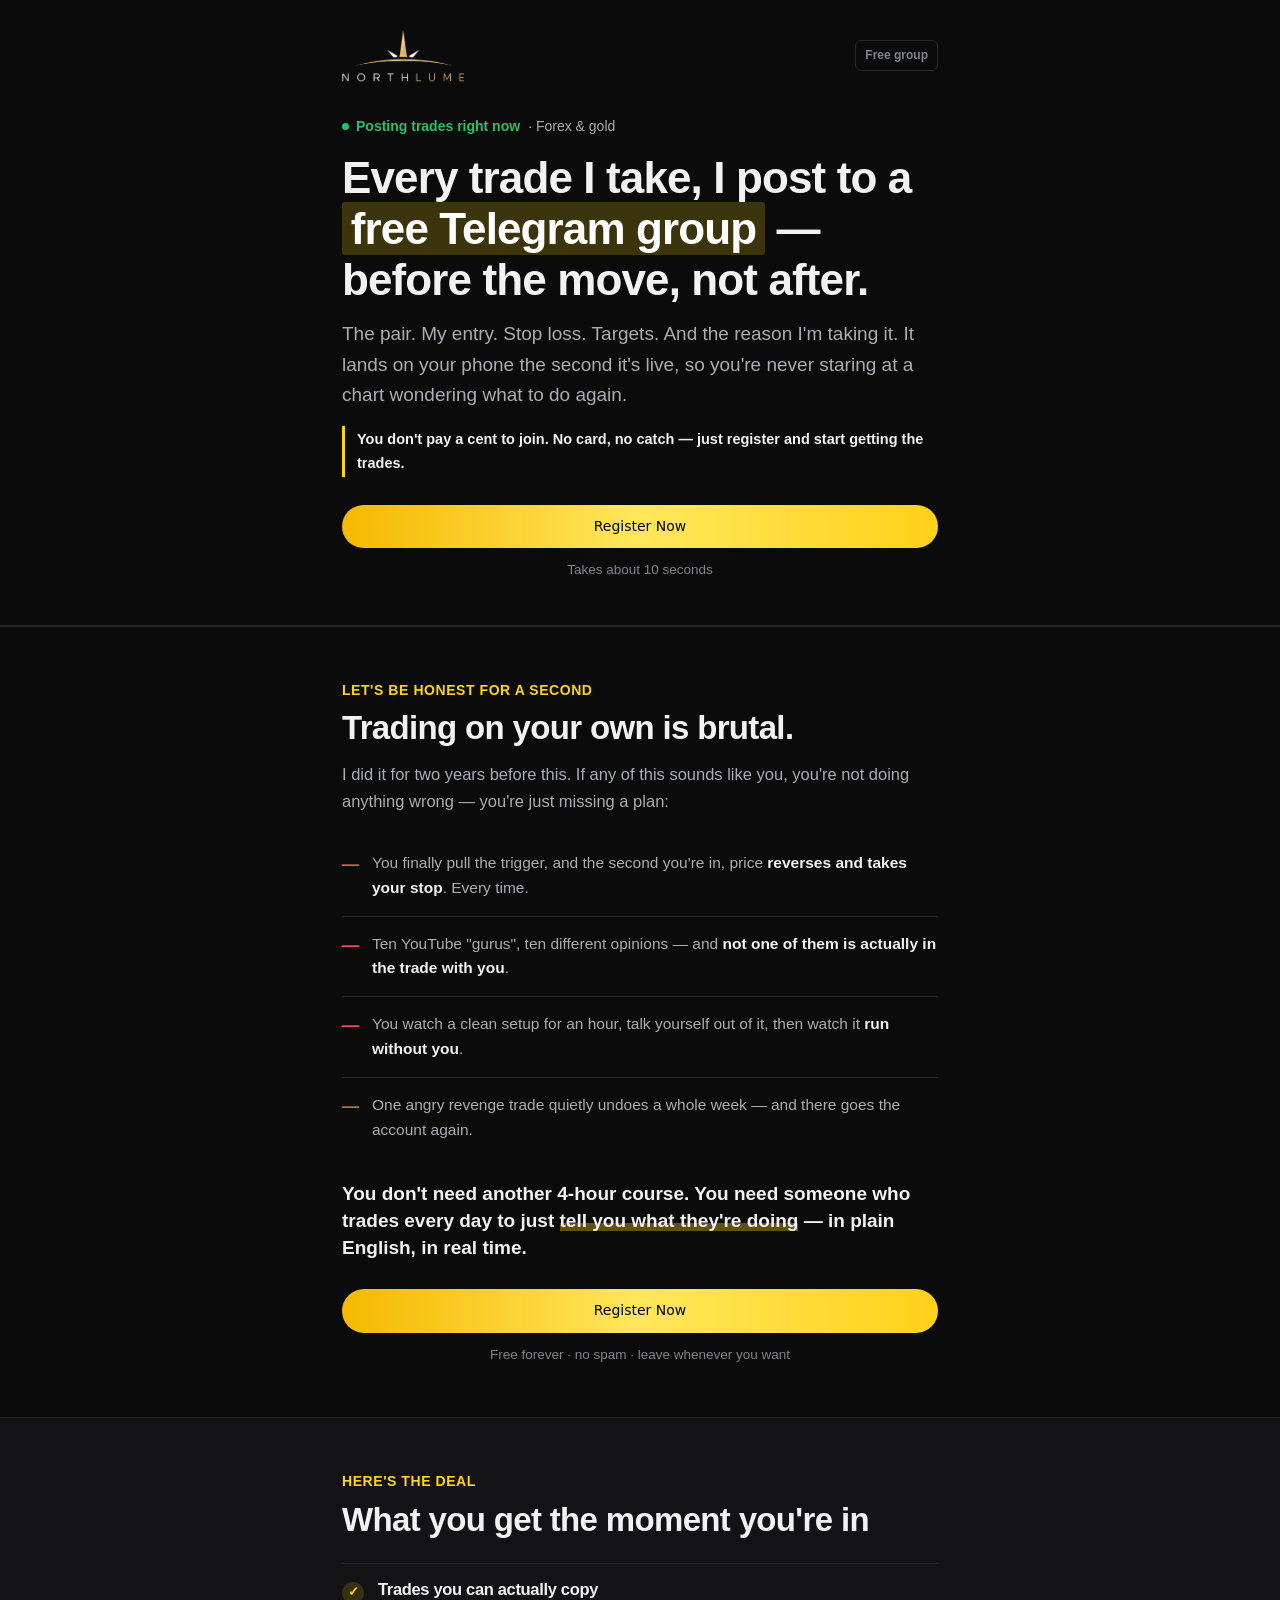
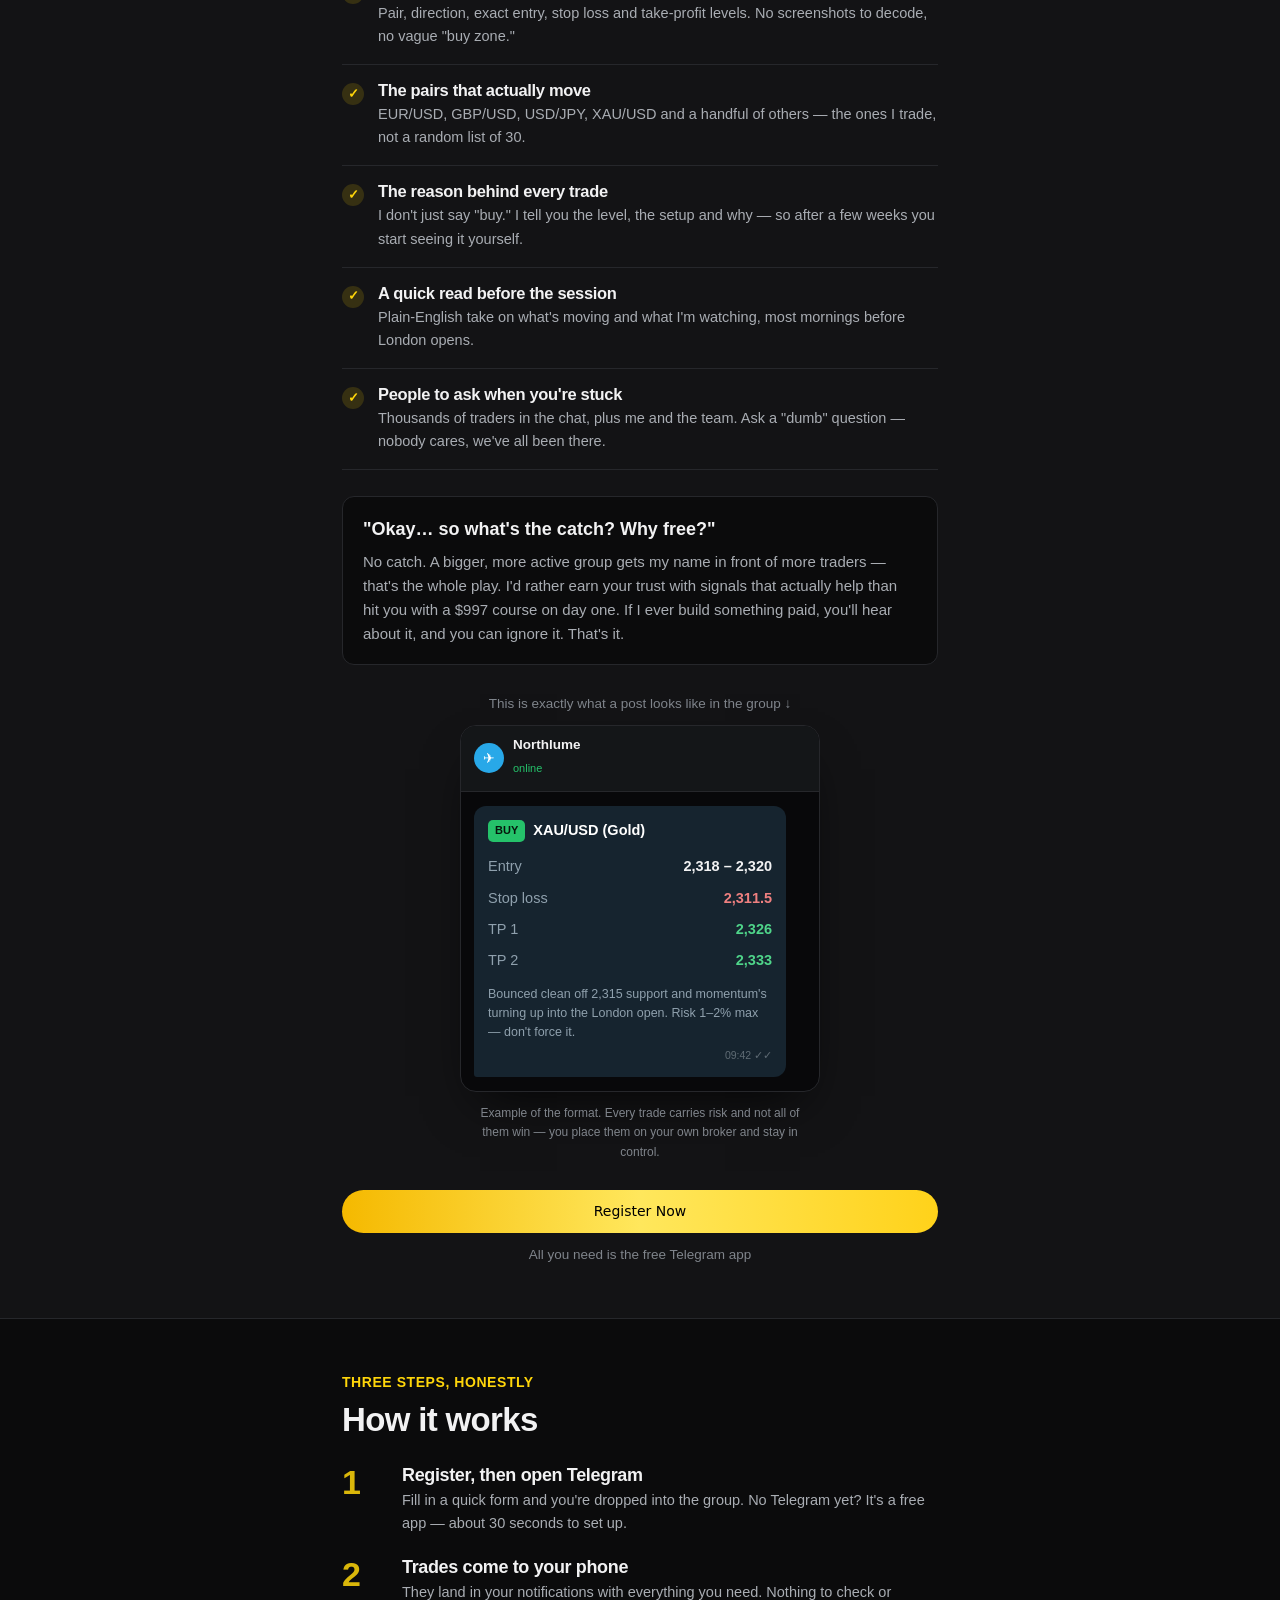
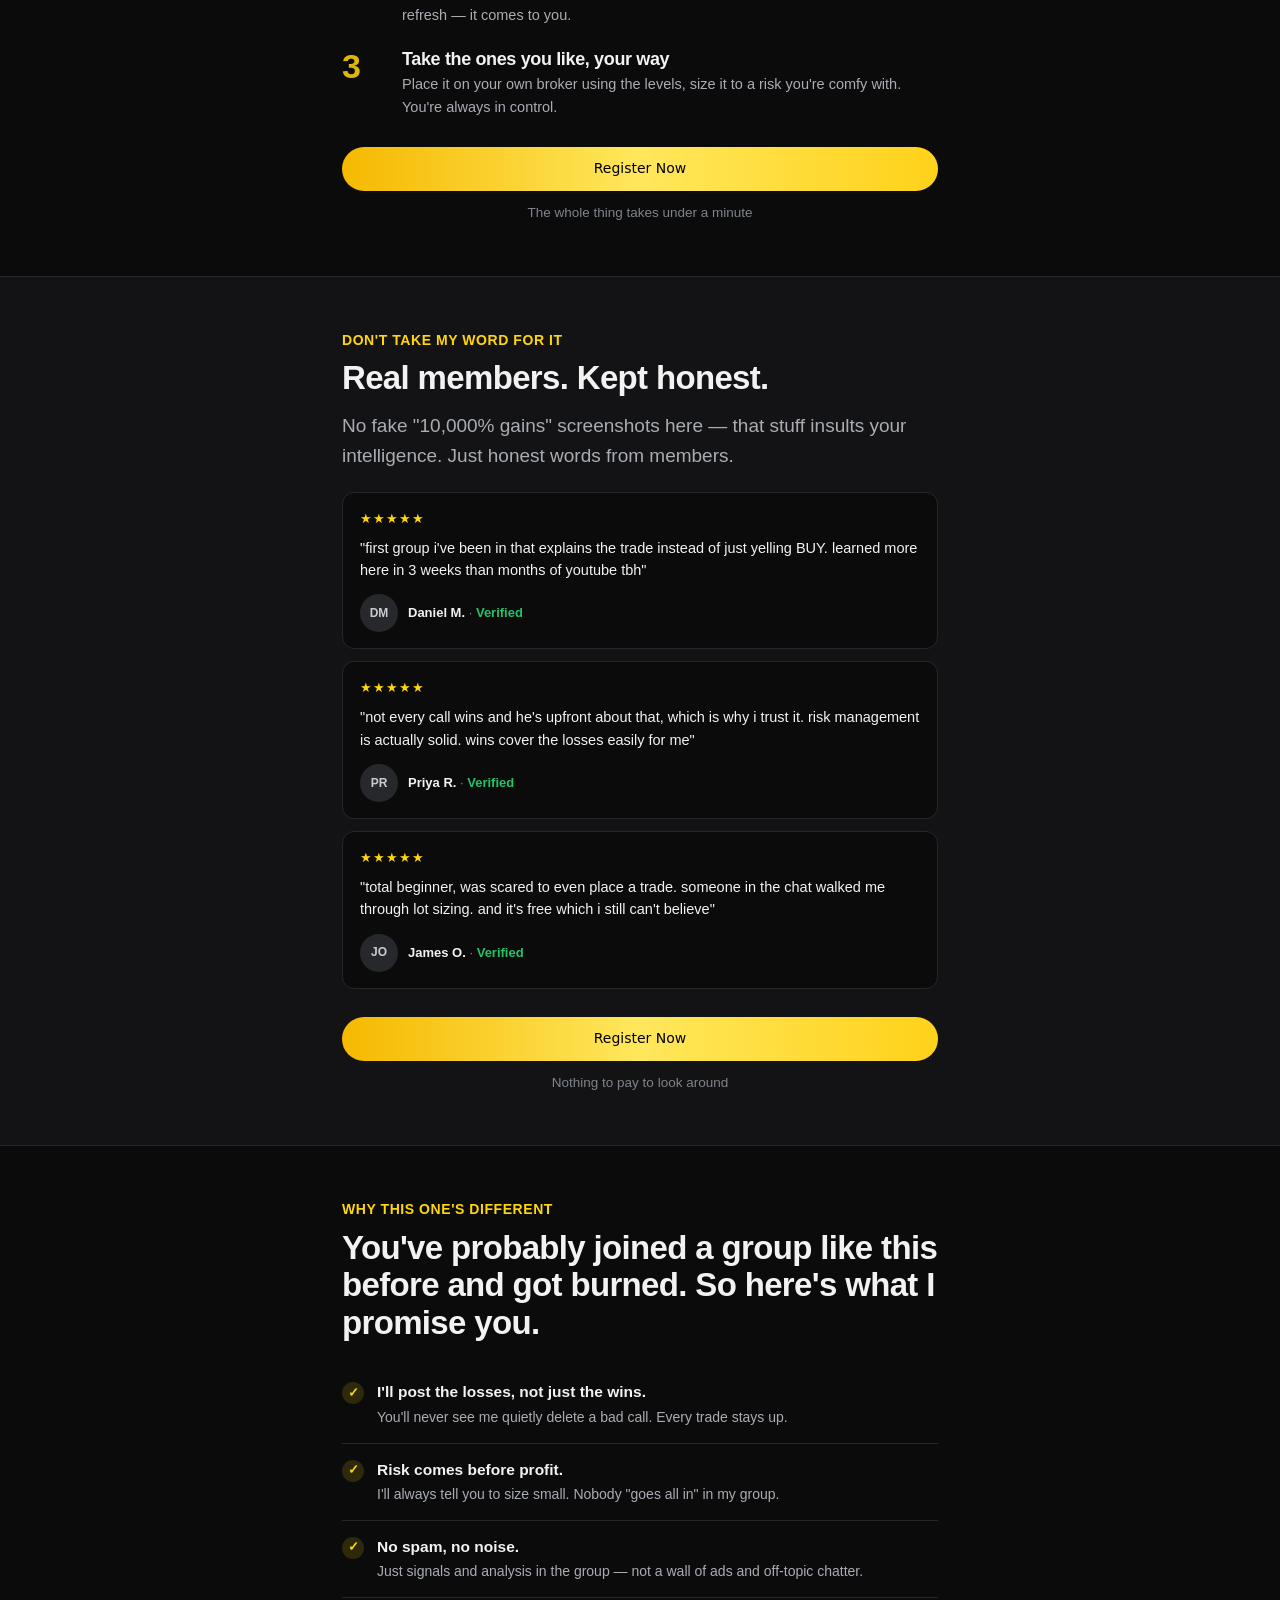
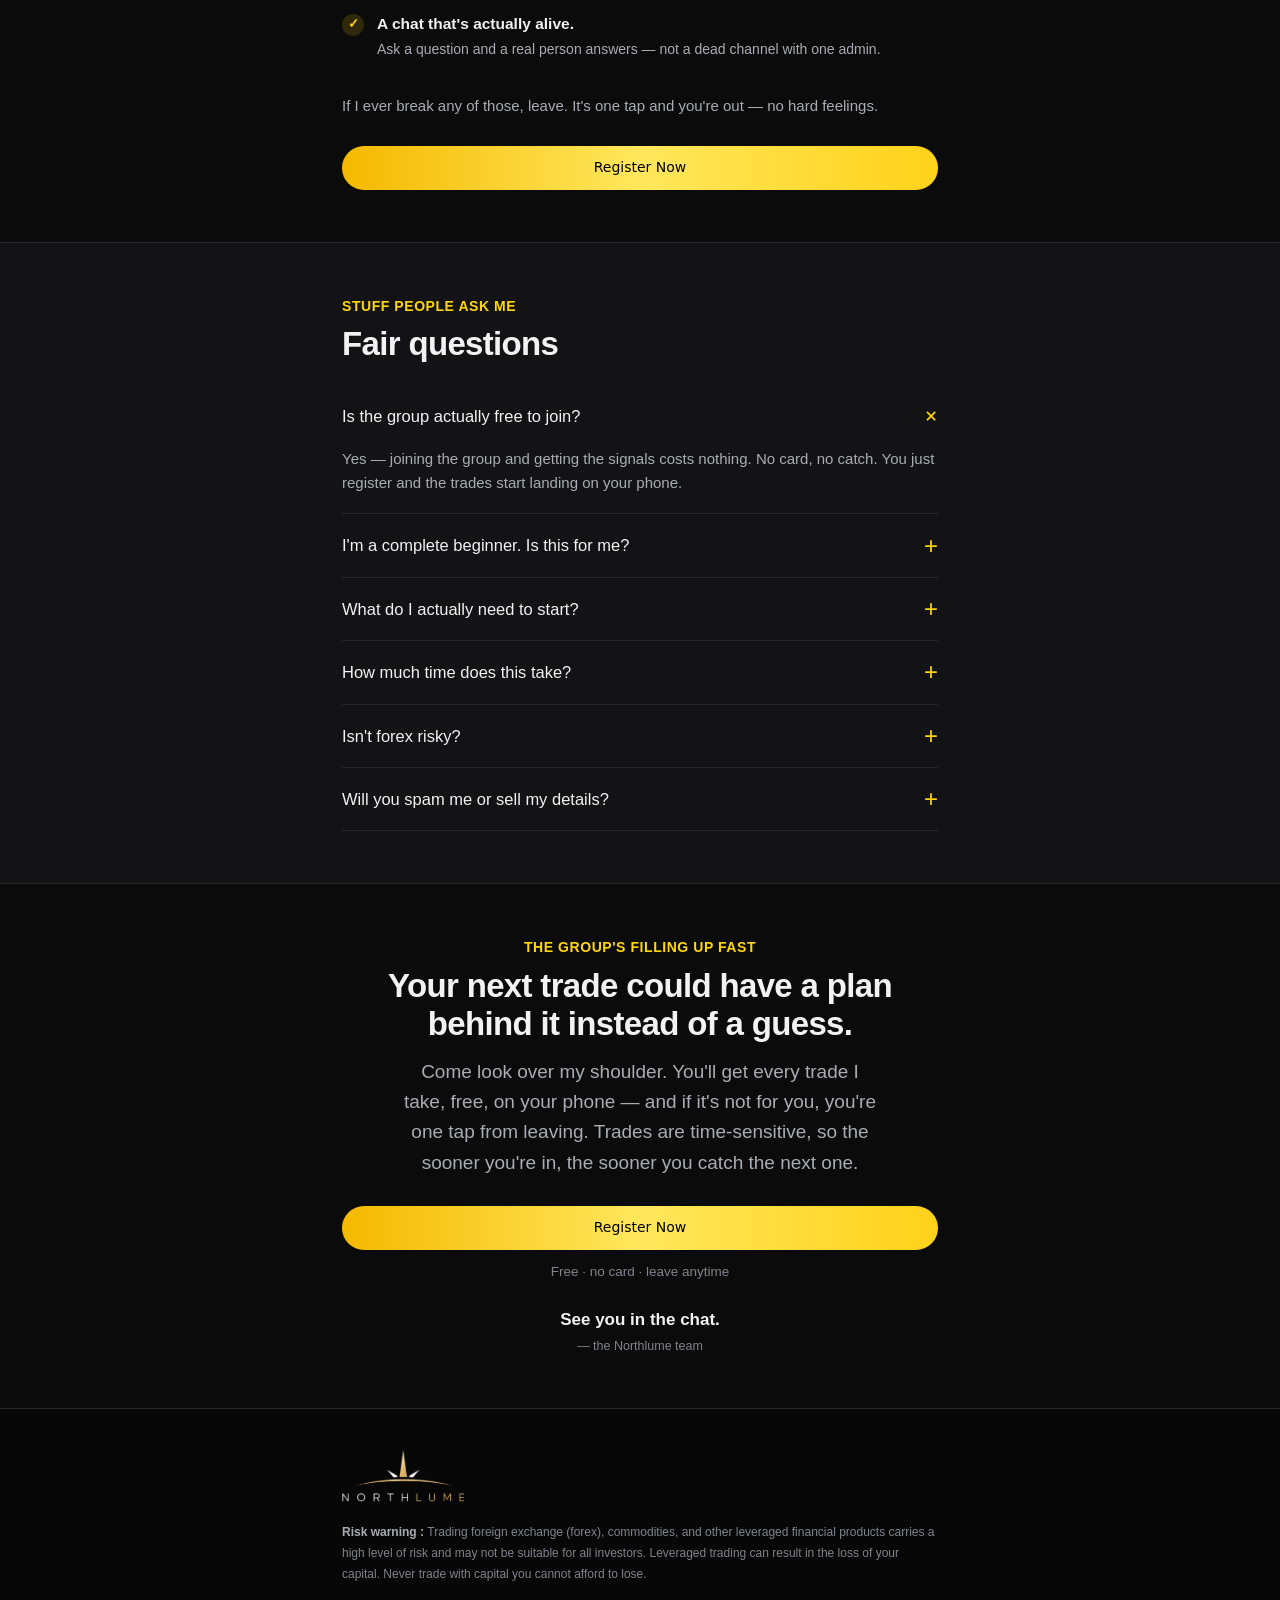
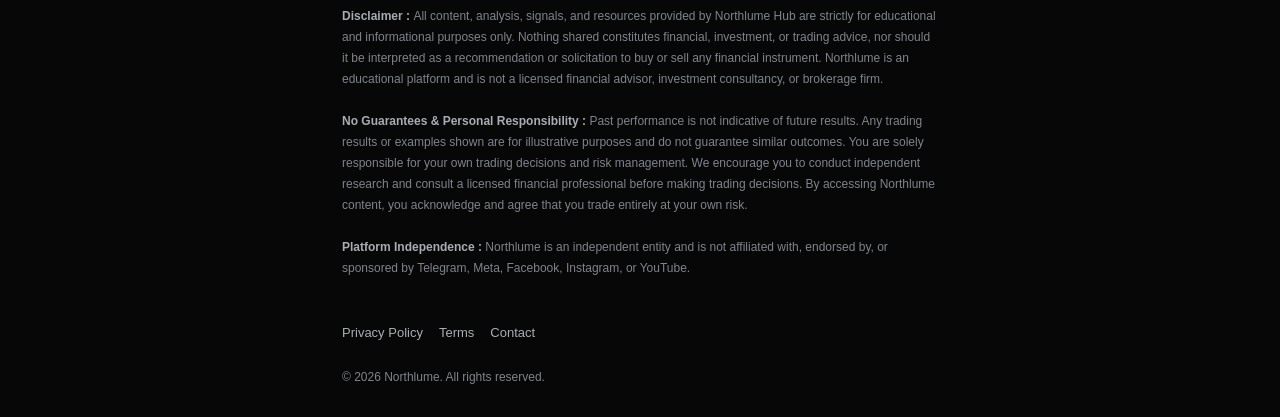
==== index.html @ f83d5abc "first commit" ====
<!DOCTYPE html>
<html lang="en">
<head>
<meta charset="UTF-8">
<meta name="viewport" content="width=device-width, initial-scale=1.0">
<meta name="theme-color" content="#0b0b0c">
<title>Northlume — Free Forex Signals on Telegram</title>
<meta name="description" content="Free Telegram group with daily forex and gold trades — pair, entry, stop loss, targets and the reason behind every trade.">
<meta property="og:title" content="I post my forex trades free every day. Come look over my shoulder.">
<meta property="og:description" content="Entry, stop loss, targets and the reason behind every trade — sent to your phone. Free Telegram group.">
<meta property="og:type" content="website">
<link rel="stylesheet" href="css/style.css">
</head>
<body>

<!-- HERO -->
<header class="hero">
  <div class="wrap">
    <div class="topbar">
      <div class="logo">
        
        <img src="img/logo.png" alt="Northlume logo" class="logoheader">
        <!-- <span class="logo-m">N</span> 
        
        Northlume -->
      
      </div>
      <span class="tag">Free group</span>
    </div>

    <p class="kick"><span class="live"><i></i> Posting trades right now</span> · Forex &amp; gold</p>

    <h1>Every trade I take, I post to a <mark>free Telegram group</mark> — before the move, not after.</h1>

    <p class="lead">The pair. My entry. Stop loss. Targets. And the reason I'm taking it. It lands on your phone the second it's live, so you're never staring at a chart wondering what to do again.</p>

    <p class="oneliner">You don't pay a cent to join. No card, no catch — just register and start getting the trades.</p>

    <div class="cta">
      <button type="button" class="btn" data-open-modal>Register Now</button>
      <p class="subnote">Takes about 10 seconds</p>
    </div>
  </div>
</header>

<main>

<!-- PROBLEM -->
<section>
  <div class="wrap">
    <span class="kicker">Let's be honest for a second</span>
    <h2>Trading on your own is brutal.</h2>
    <p class="intro">I did it for two years before this. If any of this sounds like you, you're not doing anything wrong — you're just missing a plan:</p>

    <ul class="list">
      <li><span class="dash">—</span><p>You finally pull the trigger, and the second you're in, price <b>reverses and takes your stop</b>. Every time.</p></li>
      <li><span class="dash">—</span><p>Ten YouTube "gurus", ten different opinions — and <b>not one of them is actually in the trade with you</b>.</p></li>
      <li><span class="dash">—</span><p>You watch a clean setup for an hour, talk yourself out of it, then watch it <b>run without you</b>.</p></li>
      <li><span class="dash">—</span><p>One angry revenge trade quietly undoes a whole week — and there goes the account again.</p></li>
    </ul>

    <p class="punch">You don't need another 4-hour course. You need someone who trades every day to just <span class="ul">tell you what they're doing</span> — in plain English, in real time.</p>

    <div class="cta">
      <button type="button" class="btn" data-open-modal>Register Now</button>
      <p class="subnote">Free forever · no spam · leave whenever you want</p>
    </div>
  </div>
</section>

<!-- OFFER -->
<section class="alt">
  <div class="wrap">
    <span class="kicker">Here's the deal</span>
    <h2>What you get the moment you're in</h2>

    <div class="checks">
      <div class="check"><span class="tick">✓</span><div><h3>Trades you can actually copy</h3><p>Pair, direction, exact entry, stop loss and take-profit levels. No screenshots to decode, no vague "buy zone."</p></div></div>
      <div class="check"><span class="tick">✓</span><div><h3>The pairs that actually move</h3><p>EUR/USD, GBP/USD, USD/JPY, XAU/USD and a handful of others — the ones I trade, not a random list of 30.</p></div></div>
      <div class="check"><span class="tick">✓</span><div><h3>The reason behind every trade</h3><p>I don't just say "buy." I tell you the level, the setup and why — so after a few weeks you start seeing it yourself.</p></div></div>
      <div class="check"><span class="tick">✓</span><div><h3>A quick read before the session</h3><p>Plain-English take on what's moving and what I'm watching, most mornings before London opens.</p></div></div>
      <div class="check"><span class="tick">✓</span><div><h3>People to ask when you're stuck</h3><p>Thousands of traders in the chat, plus me and the team. Ask a "dumb" question — nobody cares, we've all been there.</p></div></div>
    </div>

    <div class="why">
      <p class="q">"Okay… so what's the catch? Why free?"</p>
      <p>No catch. A bigger, more active group gets my name in front of more traders — that's the whole play. I'd rather earn your trust with signals that actually help than hit you with a $997 course on day one. If I ever build something paid, you'll hear about it, and you can ignore it. That's it.</p>
    </div>

    <p class="sig-label">This is exactly what a post looks like in the group ↓</p>
    <div class="phone">
      <div class="phone-bar">
        <span class="av">✈</span>
        <div><b>Northlume</b><small>online</small></div>
      </div>
      <div class="phone-body">
        <div class="bubble">
          <div class="b-head"><span class="buy">BUY</span> XAU/USD (Gold)</div>
          <div class="row"><span>Entry</span><b>2,318 – 2,320</b></div>
          <div class="row"><span>Stop loss</span><b class="red">2,311.5</b></div>
          <div class="row"><span>TP 1</span><b class="grn">2,326</b></div>
          <div class="row"><span>TP 2</span><b class="grn">2,333</b></div>
          <p class="note">Bounced clean off 2,315 support and momentum's turning up into the London open. Risk 1–2% max — don't force it.</p>
          <div class="time">09:42 ✓✓</div>
        </div>
      </div>
    </div>
    <p class="sig-cap">Example of the format. Every trade carries risk and not all of them win — you place them on your own broker and stay in control.</p>

    <div class="cta">
      <button type="button" class="btn" data-open-modal>Register Now</button>
      <p class="subnote">All you need is the free Telegram app</p>
    </div>
  </div>
</section>

<!-- HOW IT WORKS -->
<section>
  <div class="wrap">
    <span class="kicker">Three steps, honestly</span>
    <h2>How it works</h2>

    <div class="steps">
      <div class="step"><span class="n">1</span><div><h3>Register, then open Telegram</h3><p>Fill in a quick form and you're dropped into the group. No Telegram yet? It's a free app — about 30 seconds to set up.</p></div></div>
      <div class="step"><span class="n">2</span><div><h3>Trades come to your phone</h3><p>They land in your notifications with everything you need. Nothing to check or refresh — it comes to you.</p></div></div>
      <div class="step"><span class="n">3</span><div><h3>Take the ones you like, your way</h3><p>Place it on your own broker using the levels, size it to a risk you're comfy with. You're always in control.</p></div></div>
    </div>

    <div class="cta">
      <button type="button" class="btn" data-open-modal>Register Now</button>
      <p class="subnote">The whole thing takes under a minute</p>
    </div>
  </div>
</section>

<!-- REVIEWS -->
<section class="alt">
  <div class="wrap">
    <span class="kicker">Don't take my word for it</span>
    <h2>Real members. Kept honest.</h2>
    <p class="lead">No fake "10,000% gains" screenshots here — that stuff insults your intelligence. Just honest words from members.</p>

    <div class="reviews">
      <figure class="rev">
        <div class="stars">★★★★★</div>
        <blockquote>"first group i've been in that explains the trade instead of just yelling BUY. learned more here in 3 weeks than months of youtube tbh"</blockquote>
        <figcaption><span class="ini">DM</span><span><b>Daniel M.</b> · <em>Verified</em></span></figcaption>
      </figure>
      <figure class="rev">
        <div class="stars">★★★★★</div>
        <blockquote>"not every call wins and he's upfront about that, which is why i trust it. risk management is actually solid. wins cover the losses easily for me"</blockquote>
        <figcaption><span class="ini">PR</span><span><b>Priya R.</b> · <em>Verified</em></span></figcaption>
      </figure>
      <figure class="rev">
        <div class="stars">★★★★★</div>
        <blockquote>"total beginner, was scared to even place a trade. someone in the chat walked me through lot sizing. and it's free which i still can't believe"</blockquote>
        <figcaption><span class="ini">JO</span><span><b>James O.</b> · <em>Verified</em></span></figcaption>
      </figure>
    </div>

    <div class="cta">
      <button type="button" class="btn" data-open-modal>Register Now</button>
      <p class="subnote">Nothing to pay to look around</p>
    </div>
  </div>
</section>

<!-- PROMISE -->
<section>
  <div class="wrap">
    <span class="kicker">Why this one's different</span>
    <h2>You've probably joined a group like this before and got burned. So here's what I promise you.</h2>

    <div class="promise">
      <div><span class="tick">✓</span><p><b>I'll post the losses, not just the wins.</b>You'll never see me quietly delete a bad call. Every trade stays up.</p></div>
      <div><span class="tick">✓</span><p><b>Risk comes before profit.</b>I'll always tell you to size small. Nobody "goes all in" in my group.</p></div>
      <div><span class="tick">✓</span><p><b>No spam, no noise.</b>Just signals and analysis in the group — not a wall of ads and off-topic chatter.</p></div>
      <div><span class="tick">✓</span><p><b>A chat that's actually alive.</b>Ask a question and a real person answers — not a dead channel with one admin.</p></div>
    </div>

    <p class="foot-note">If I ever break any of those, leave. It's one tap and you're out — no hard feelings.</p>

    <div class="cta">
      <button type="button" class="btn" data-open-modal>Register Now</button>
    </div>
  </div>
</section>

<!-- FAQ -->
<section class="alt">
  <div class="wrap">
    <span class="kicker">Stuff people ask me</span>
    <h2>Fair questions</h2>

    <div class="faq">
      <details open>
        <summary class="faqheading">Is the group actually free to join?</summary>
        <p>Yes — joining the group and getting the signals costs nothing. No card, no catch. You just register and the trades start landing on your phone.</p>
      </details>
      <details>
        <summary class="faqheading">I'm a complete beginner. Is this for me?</summary>
        <p>Yeah. A lot of the group started with zero experience. Each trade is laid out step by step, and if you're unsure how to size it, ask in the chat — someone will help.</p>
      </details>
      <details>
        <summary class="faqheading">What do I actually need to start?</summary>
        <p>Just the free Telegram app to see the trades. When you're ready to place one, an account with any broker you like. You can also just watch for a while first — no pressure.</p>
      </details>
      <details>
        <summary class="faqheading">How much time does this take?</summary>
        <p>Barely any. The trades come to your phone — you pick the ones that suit you and ignore the rest. No sitting in front of charts all day.</p>
      </details>
      <details>
        <summary class="faqheading">Isn't forex risky?</summary>
        <p>Honestly, yes. You can lose money, and no signal wins every time. That's exactly why I keep talking about risk management and never tell you to bet money you can't afford to lose. The trades are educational and you're always in control of your own account.</p>
      </details>
      <details>
        <summary class="faqheading">Will you spam me or sell my details?</summary>
        <p>No. You get trades and analysis in Telegram, and that's it. Mute it or leave with one tap whenever you want.</p>
      </details>
    </div>
  </div>
</section>

<!-- FINAL CTA -->
<section class="final">
  <div class="wrap">
    <span class="kicker">The group's filling up fast</span>
    <h2>Your next trade could have a plan behind it instead of a guess.</h2>
    <p class="lead">Come look over my shoulder. You'll get every trade I take, free, on your phone — and if it's not for you, you're one tap from leaving. Trades are time-sensitive, so the sooner you're in, the sooner you catch the next one.</p>

    <div class="cta">
      <button type="button" class="btn" data-open-modal>Register Now</button>
      <p class="subnote">Free · no card · leave anytime</p>
    </div>

    <p class="sign">See you in the chat.<small>— the Northlume team</small></p>
  </div>
</section>

</main>

<footer>
  <div class="wrap">
   
    <div class="logo">
      <!-- <span class="logo-m">N</span> Northlume -->
        <img src="img/logo.png" alt="Northlume logo" class="logoheader">
    
    
    </div>
    <p class="disc">
      <b>Risk warning : </b> Trading foreign exchange (forex), commodities, and other leveraged financial products carries a high level of risk and may not be suitable for all investors. Leveraged trading can result in the loss of your capital. Never trade with capital you cannot afford to lose.<br><br>
     </p>
    <p class="disc">
      <b>Disclaimer : </b> All content, analysis, signals, and resources provided by Northlume Hub are strictly for educational and informational purposes only. Nothing shared constitutes financial, investment, or trading advice, nor should it be interpreted as a recommendation or solicitation to buy or sell any financial instrument. Northlume is an educational platform and is not a licensed financial advisor, investment consultancy, or brokerage firm.<br><br>
     </p>
    <p class="disc">
      <b>No Guarantees & Personal Responsibility : </b> Past performance is not indicative of future results. Any trading results or examples shown are for illustrative purposes and do not guarantee similar outcomes. You are solely responsible for your own trading decisions and risk management. We encourage you to conduct independent research and consult a licensed financial professional before making trading decisions. By accessing Northlume content, you acknowledge and agree that you trade entirely at your own risk.
<br><br>
     </p>
    <p class="disc">
      <b>Platform Independence : </b> Northlume is an independent entity and is not affiliated with, endorsed by, or sponsored by Telegram, Meta, Facebook, Instagram, or YouTube.
<br><br>
     </p>
    <nav class="flinks">
      <a href="#">Privacy Policy</a>
      <a href="#">Terms</a>
      <a href="#">Contact</a>
    </nav>
    <p class="copy">© 2026 Northlume. All rights reserved.</p>
  </div>
</footer>

<div class="sticky">
  <button type="button" class="btn" data-open-modal>Register Now</button>
</div>

<!-- POPUP -->
<div class="modal" id="modal" aria-hidden="true">
  <div class="modal-box" role="dialog" aria-modal="true" aria-labelledby="modal-title">
    <button type="button" class="modal-close" data-close-modal aria-label="Close">&times;</button>

    <!-- Form -->
    <div id="form-view">
      <h3 id="modal-title">Register for free access</h3>
      <p class="modal-sub">Fill in your details and get the Telegram group link.</p>

     
<form id="reg-form" novalidate>
  <label>Full Name
    <input type="text" name="name" placeholder="Your name" autocomplete="name" required>
    <small class="err"></small>
  </label>

  <label>Phone Number
    <input type="tel" name="phone" placeholder="9999988888" maxlength="10" autocomplete="tel" required>
    <small class="err"></small>
  </label>

  <label>Email
    <input type="email" name="email" placeholder="you@email.com" autocomplete="email" required>
    <small class="err"></small>
  </label>

  <!-- Terms & Conditions Checkbox -->
  <div class="terms-labels">
    <div class="">

      <input type="checkbox" name="terms" id="terms" required>
    </div>
    <div class="temrs_conten">

      I accept the
      <a href="https://www.northlume.in/terms-conditions" target="_blank" rel="noopener">Terms &amp; Conditions</a>
      and
      <a href="https://www.northlume.in/privacy-policy" target="_blank" rel="noopener">Privacy Policy</a>.
      <p class="err"></p>
    </div>
  </div>

  <button type="submit" class="btn" id="submit-btn">
    Register Now
  </button>

  <p class="form-err" id="form-err"></p>
</form>
    </div>

    <div id="thanks-view" hidden>
      <div class="check-big">✓</div>
      <h3>Thank you for registering!</h3>
      <p class="modal-sub">You're almost in. Tap the button below to join the Telegram group.</p>
      <a class="btn" href="https://t.me/northlume" target="_blank" rel="noopener">Join the Telegram</a>
    </div>
  </div>
</div>

<script src="js/main.js" defer></script>
</body>
</html>
---- css/style.css ----
@import url('https://fonts.googleapis.com/css2?family=Google+Sans:ital,opsz,wght@0,17..18,400..700;1,17..18,400..700&family=Inter:ital,opsz,wght@0,14..32,100..900;1,14..32,100..900&family=Plus+Jakarta+Sans:ital,wght@0,200..800;1,200..800&family=Roboto:ital,wght@0,100..900;1,100..900&display=swap');

:root{
  --bg:#0b0b0c;
  --bg2:#131315;
  --line:#26272b;
  --ink:#f2f2f3;
  --ink2:#a9adb3;
  --ink3:#7f848b;
  --yellow:#ffd60a;
  --yellow-h:#ffe040;
  --green:#25c26a;
  --red:#e15b5b;
  --max:640px;
  --font:system-ui,-apple-system,"Segoe UI",Roboto,Helvetica,Arial,sans-serif;
}
*{box-sizing:border-box;margin:0;padding:0}
html{-webkit-text-size-adjust:100%;scroll-behavior:smooth}
body{
    font-family: "Google Sans", sans-serif;
background:var(--bg);color:var(--ink);
  /* font-family:var(--font);background:var(--bg);color:var(--ink); */
  font-size:17px;line-height:1.6;overflow-x:hidden;-webkit-font-smoothing:antialiased;
  padding-bottom:calc(84px + env(safe-area-inset-bottom));
}
body.no-scroll{overflow:hidden}
a{color:inherit;text-decoration:none}
ul{list-style:none}
p{color:var(--ink2)}
b,strong{color:var(--ink);font-weight:700}
[hidden]{display:none!important}

.wrap{width:100%;max-width:var(--max);margin:0 auto;padding:0 22px}
section{padding:52px 0;border-top:1px solid var(--line)}
section.alt{background:var(--bg2)}

h1,h2,h3{line-height:1.15;font-weight:800;letter-spacing:-.02em;overflow-wrap:break-word}
h1{font-size:clamp(28px,7vw,44px);font-weight:900;line-height:1.15}
h2{font-size:clamp(24px,5.4vw,33px)}
h3{font-size:18px;font-weight:700}
.lead{font-size:clamp(16px,4.2vw,19px);margin-top:14px}
.kicker{display:block;color:var(--yellow);font-weight:700;font-size:14px;letter-spacing:.04em;text-transform:uppercase;margin-bottom:8px}
mark{background:rgba(255,214,10,.2);color:#fff;padding:.05em .2em;border-radius:3px}
.ul{background:linear-gradient(transparent 62%,rgba(255,214,10,.35) 62%);color:var(--ink)}

/* Button */
/* .btn{
  display:flex;align-items:center;justify-content:center;width:100%;
  background:var(--yellow);color:#111;border:0;border-radius:12px;
  padding:16px;font:800 17px/1.2 var(--font);cursor:pointer;
  box-shadow:0 3px 0 #b39500;transition:transform .08s,box-shadow .08s,background .15s;
}
.btn:hover{background:var(--yellow-h)}
.btn:active{transform:translateY(3px);box-shadow:none}
.btn:disabled{opacity:.6;cursor:wait} */

.btn{
  display:block;
  width:100%;
  text-align:center;
  border:0;
  cursor:pointer;
  border-radius:9999px;                 /* rounded-full */
  background:linear-gradient(to right,#f5b900,#ffe75c,#ffd21a); /* from / via / to */
  padding:12px 16px;                    /* py-3 */
  font:500 14px/1.4 var(--font);        /* text-sm font-medium */
  color:#000;
  transition:transform .3s;             /* duration-300 */
}
.btn:hover{transform:scale(1.02)}
.btn:active{transform:scale(.99)}
.btn:disabled{opacity:.6;cursor:wait;transform:none}
.cta{margin-top:28px}
.subnote{text-align:center;color:var(--ink3);font-size:13.5px;margin-top:11px}

/* Hero */
.hero{padding:26px 0 44px;border-bottom:1px solid var(--line)}
.topbar{display:flex;align-items:center;justify-content:space-between;margin-bottom:30px}
.logo{display:flex;align-items:center;gap:9px;font-weight:800;font-size:17px}
.logo-m{width:26px;height:26px;border-radius:6px;background:var(--yellow);color:#111;display:grid;place-items:center;font-weight:900;font-size:15px}
.tag{font-size:12px;color:var(--ink3);border:1px solid var(--line);border-radius:6px;padding:5px 9px;font-weight:600}
.kick{font-size:14px;margin-bottom:16px;display:flex;align-items:center;gap:8px;flex-wrap:wrap}
.live{display:inline-flex;align-items:center;gap:7px;color:var(--green);font-weight:700}
.live i{width:7px;height:7px;border-radius:50%;background:var(--green);animation:blink 1.7s infinite}
@keyframes blink{50%{opacity:.3}}
.oneliner{margin-top:16px;font-size:14.5px;color:var(--ink);font-weight:600;border-left:3px solid var(--yellow);padding:2px 0 2px 12px}

/* Problem */
.intro{margin-top:14px;font-size:16.5px}
.list{margin-top:22px}
.list li{display:flex;gap:13px;padding:15px 0;border-bottom:1px solid var(--line)}
.list li:last-child{border-bottom:0}
.dash{color:var(--red);font-weight:900;flex:none}
.list p{font-size:15.5px}
.punch{margin-top:24px;font-size:19px;font-weight:700;color:var(--ink);line-height:1.4}

/* Offer */
.checks{margin-top:24px}
.check{display:flex;gap:14px;padding:16px 0;border-top:1px solid var(--line)}
.check:last-child{border-bottom:1px solid var(--line)}
.tick{flex:none;width:22px;height:22px;border-radius:50%;background:rgba(255,214,10,.15);color:var(--yellow);display:grid;place-items:center;font-size:13px;font-weight:800;margin-top:2px}
.check h3{font-size:16.5px;margin-bottom:3px}
.check p{font-size:14.5px}
.why{margin-top:26px;background:var(--bg);border:1px solid var(--line);border-radius:12px;padding:18px 20px}
.why .q{color:var(--ink);font-weight:700;font-size:18px;margin-bottom:6px}
.why p{font-size:15px}

.sig-label{margin-top:28px;font-size:13.5px;color:var(--ink3);text-align:center}
.phone{background:#08080a;border:1px solid var(--line);border-radius:16px;overflow:hidden;max-width:360px;margin:10px auto 0;box-shadow:0 24px 50px -20px rgba(0,0,0,.8)}
.phone-bar{display:flex;align-items:center;gap:9px;padding:11px 13px;background:#141618;border-bottom:1px solid var(--line)}
.av{width:30px;height:30px;border-radius:50%;background:#28a8e8;display:grid;place-items:center;color:#fff;font-size:14px}
.phone-bar b{font-size:13.5px;display:block;line-height:1.2}
.phone-bar small{color:var(--green);font-size:11px}
.phone-body{padding:14px 13px}
.bubble{background:#16242f;border-radius:12px 12px 12px 3px;padding:13px 14px;font-size:14.5px;max-width:94%}
.b-head{font-weight:800;color:#fff;margin-bottom:9px;display:flex;align-items:center;gap:8px}
.buy{background:var(--green);color:#06150c;font-size:11px;padding:2px 7px;border-radius:5px}
.row{display:flex;justify-content:space-between;padding:4px 0;font-variant-numeric:tabular-nums}
.row span{color:#8fa0ad}
.grn{color:#4fd58a}.red{color:#ef8080}
.note{margin-top:9px;font-size:12.5px;color:#8fa0ad;line-height:1.5}
.time{text-align:right;font-size:10.5px;color:#5f6b74;margin-top:6px}
.sig-cap{text-align:center;font-size:12px;color:var(--ink3);margin:12px auto 0;max-width:340px}

/* Steps */
.steps{margin-top:26px;display:flex;flex-direction:column;gap:22px}
.step{display:flex;gap:16px}
.n{flex:none;width:44px;font-weight:900;font-size:34px;line-height:1;color:var(--yellow);opacity:.85}
.step h3{margin-bottom:3px}
.step p{font-size:14.5px}

/* Reviews */
.reviews{margin-top:20px;display:flex;flex-direction:column;gap:12px}
.rev{background:var(--bg);border:1px solid var(--line);border-radius:12px;padding:16px 17px}
.stars{color:var(--yellow);font-size:13px;letter-spacing:1px;margin-bottom:7px}
.rev blockquote{font-size:14.5px;color:var(--ink);line-height:1.55}
.rev figcaption{margin-top:13px;display:flex;align-items:center;gap:10px;font-size:13px;color:var(--ink3)}
.ini{width:38px;height:38px;border-radius:50%;background:#26282c;color:#c7ccd3;display:grid;place-items:center;font-weight:700;font-size:12px;flex:none}
.rev em{color:var(--green);font-style:normal;font-weight:600}

/* Promise */
.promise{margin-top:24px}
.promise>div{display:flex;gap:13px;padding:14px 0;border-bottom:1px solid var(--line)}
.promise>div:last-child{border-bottom:0}
.promise p{font-size:14px}
.promise b{display:block;font-size:15.5px;margin-bottom:1px}
.foot-note{margin-top:20px;font-size:15px}

/* FAQ */
.faq{margin-top:22px}
.faq details{border-bottom:1px solid var(--line)}
.faq summary{list-style:none;cursor:pointer;padding:18px 0;font-weight:700;font-size:16.5px;display:flex;justify-content:space-between;gap:14px;align-items:center}
.faq summary::-webkit-details-marker{display:none}
.faq summary::after{content:"+";color:var(--yellow);font-size:24px;line-height:1;transition:transform .2s}
.faq details[open] summary::after{transform:rotate(45deg)}
.faq details p{padding:0 0 18px;font-size:15px}

/* Final */
.final{text-align:center}
.final .lead{max-width:480px;margin-left:auto;margin-right:auto}
.sign{margin-top:24px;font-weight:700;color:var(--ink)}
.sign small{display:block;font-weight:500;font-size:12.5px;color:var(--ink3);margin-top:2px}

/* Footer */
footer{background:#070708;border-top:1px solid var(--line);padding:38px 0 30px}
footer .logo{margin-bottom:16px;font-size:16px}
.disc{font-size:12px;color:var(--ink3);line-height:1.75}
.disc b{color:var(--ink2)}
.flinks{margin-top:12px;display:flex;gap:6px 16px;flex-wrap:wrap;font-size:13px}
.flinks a{color:var(--ink2);min-height:44px;display:inline-flex;align-items:center}
.copy{margin-top:12px;font-size:12px;color:var(--ink3)}

/* Sticky */
.sticky{position:fixed;left:0;right:0;bottom:0;z-index:40;padding:11px 16px calc(11px + env(safe-area-inset-bottom));background:linear-gradient(rgba(11,11,12,0),var(--bg) 28%)}
.sticky .btn{max-width:var(--max);margin:0 auto}

/* Modal */
.modal{position:fixed;inset:0;z-index:100;background:rgba(0,0,0,.8);display:flex;align-items:center;justify-content:center;padding:16px;opacity:0;visibility:hidden;transition:opacity .2s,visibility .2s}
.modal.open{opacity:1;visibility:visible}
.modal-box{position:relative;width:100%;max-width:520px;max-height:calc(100dvh - 32px);overflow-y:auto;background:var(--bg2);border:1px solid var(--line);border-radius:16px;padding:28px 22px 24px;transform:translateY(16px);transition:transform .2s}
.modal.open .modal-box{transform:none}
.modal-close{position:absolute;top:10px;right:12px;width:36px;height:36px;border:0;background:none;color:var(--ink2);font-size:28px;line-height:1;cursor:pointer}
.modal-close:hover{color:var(--ink)}
.modal-box h3{font-size:22px;padding-right:28px}
.modal-sub{margin:8px 0 20px;font-size:14.5px}
form label{display:block;font-size:13.5px;font-weight:600;color:var(--ink2);margin-bottom:14px}
form input{display:block;width:100%;margin-top:6px;padding:13px 14px;background:var(--bg);color:var(--ink);border:1px solid var(--line);border-radius:10px;font:16px var(--font);outline:0;transition:border-color .15s}
form input:focus{border-color:var(--yellow)}
form input.invalid{border-color:var(--red)}
.err{display:block;color:var(--red);font-size:12px;font-weight:500;min-height:0;margin-top:4px}
.form-err{color:var(--red);font-size:13px;text-align:center;margin-top:10px}
#form-view .btn{margin-top:6px}
#thanks-view{text-align:center}
#thanks-view .btn{margin-top:4px}
.check-big{width:64px;height:64px;margin:0 auto 16px;border-radius:50%;background:var(--yellow);color:#111;display:grid;place-items:center;font-size:32px;font-weight:900}
.faqheading{
  font-size:16.5px;
  font-weight:500 !important; 
  color:var(--ink)
}
.faqheading p{
  font-size:14px;
  color:var(--ink2)
}

.logoheader
{
     width: 122px;
    height: 59px;
    object-fit: contain;
}

.terms-labels {
  display: flex;
  align-items: flex-start;
  gap: 8px;
}
.terms-labels form input{
  width: unset !important;

}
.temrs_conten{
  font-size: 14px;
    color: var(--ink2);
    line-height: 1.5;
}
@media (max-width:430px){
  section{padding:42px 0}
  .hero{padding:22px 0 36px}
}
@media (min-width:760px){
  body{padding-bottom:0}
  .sticky{display:none}
}
@media (prefers-reduced-motion:reduce){
  *{animation:none!important;transition:none!important;scroll-behavior:auto!important}
}


.temrs_conten .err,
.terms-label .err {
  display: block;
  color: #ff4d4f;
  font-size: 13px;
  margin-top: 5px;
}

#reg-form input.invalid {
  border-color: #ff4d4f;
}
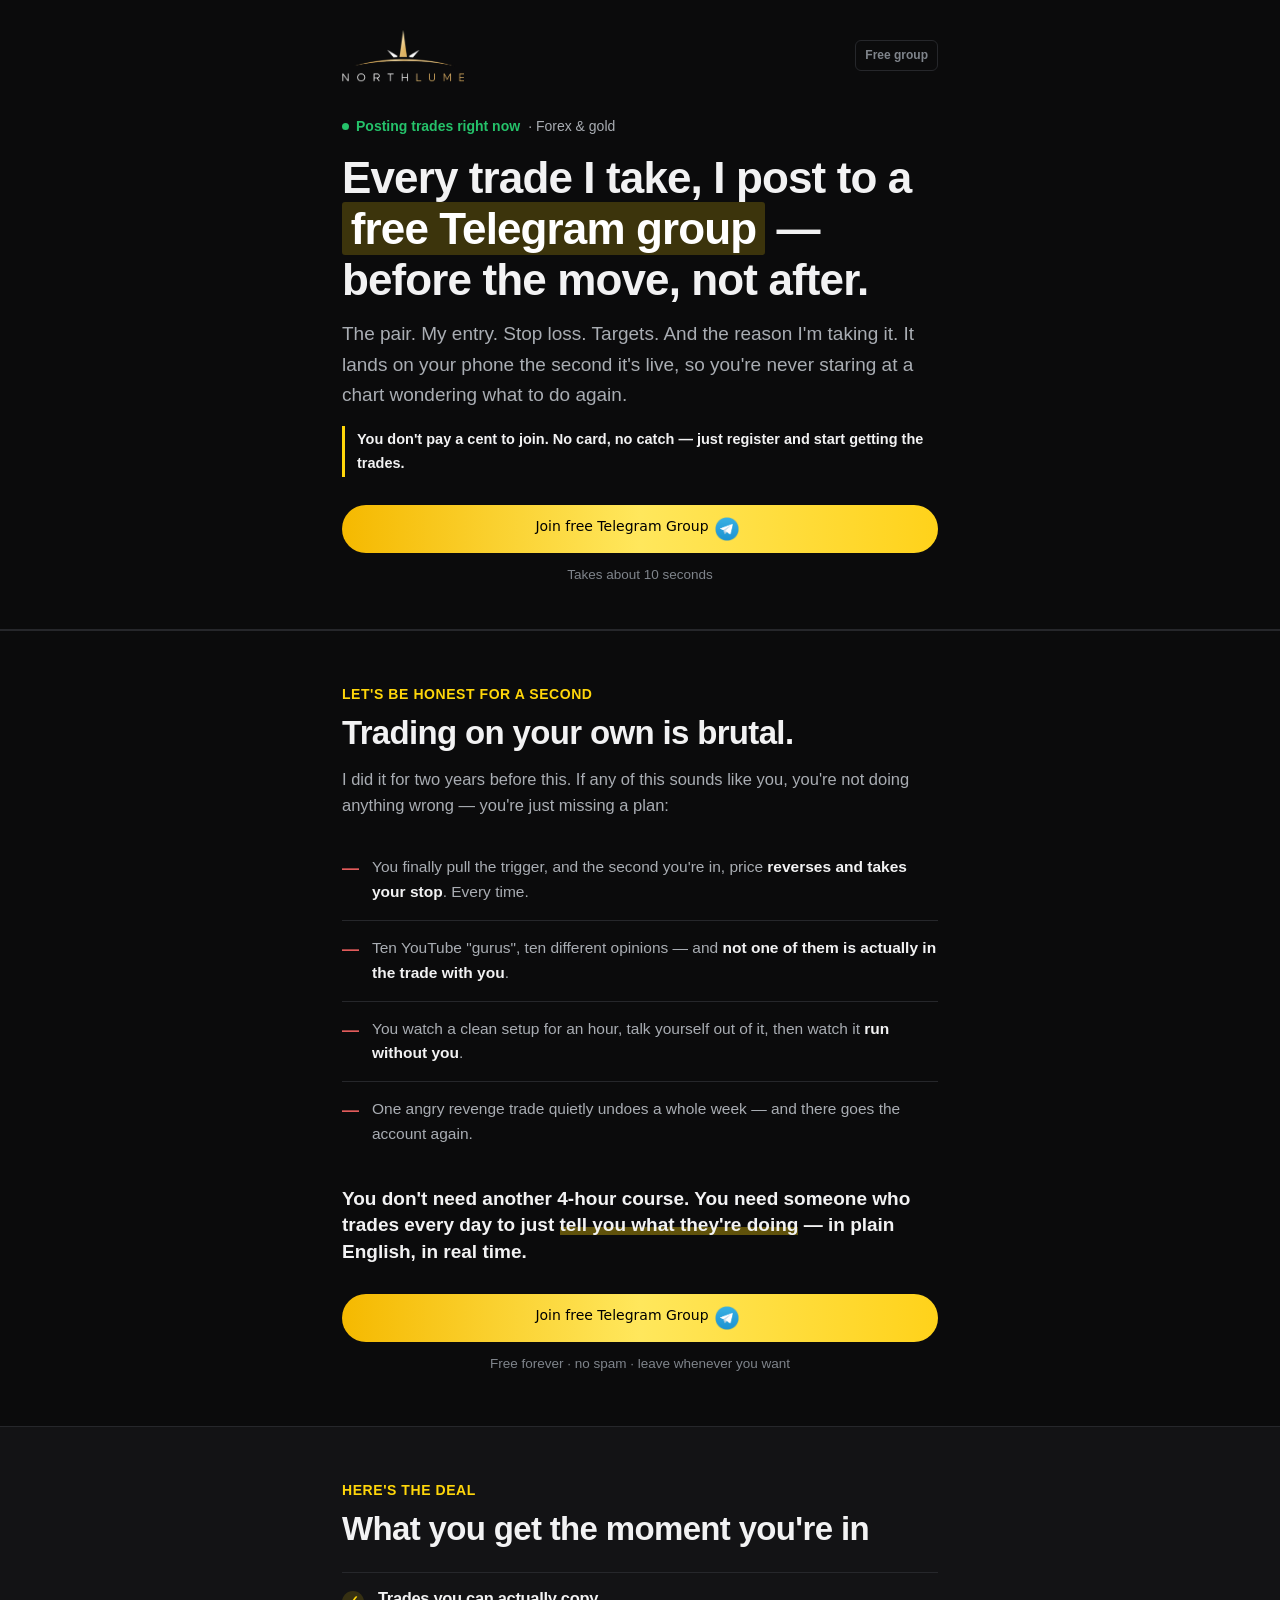
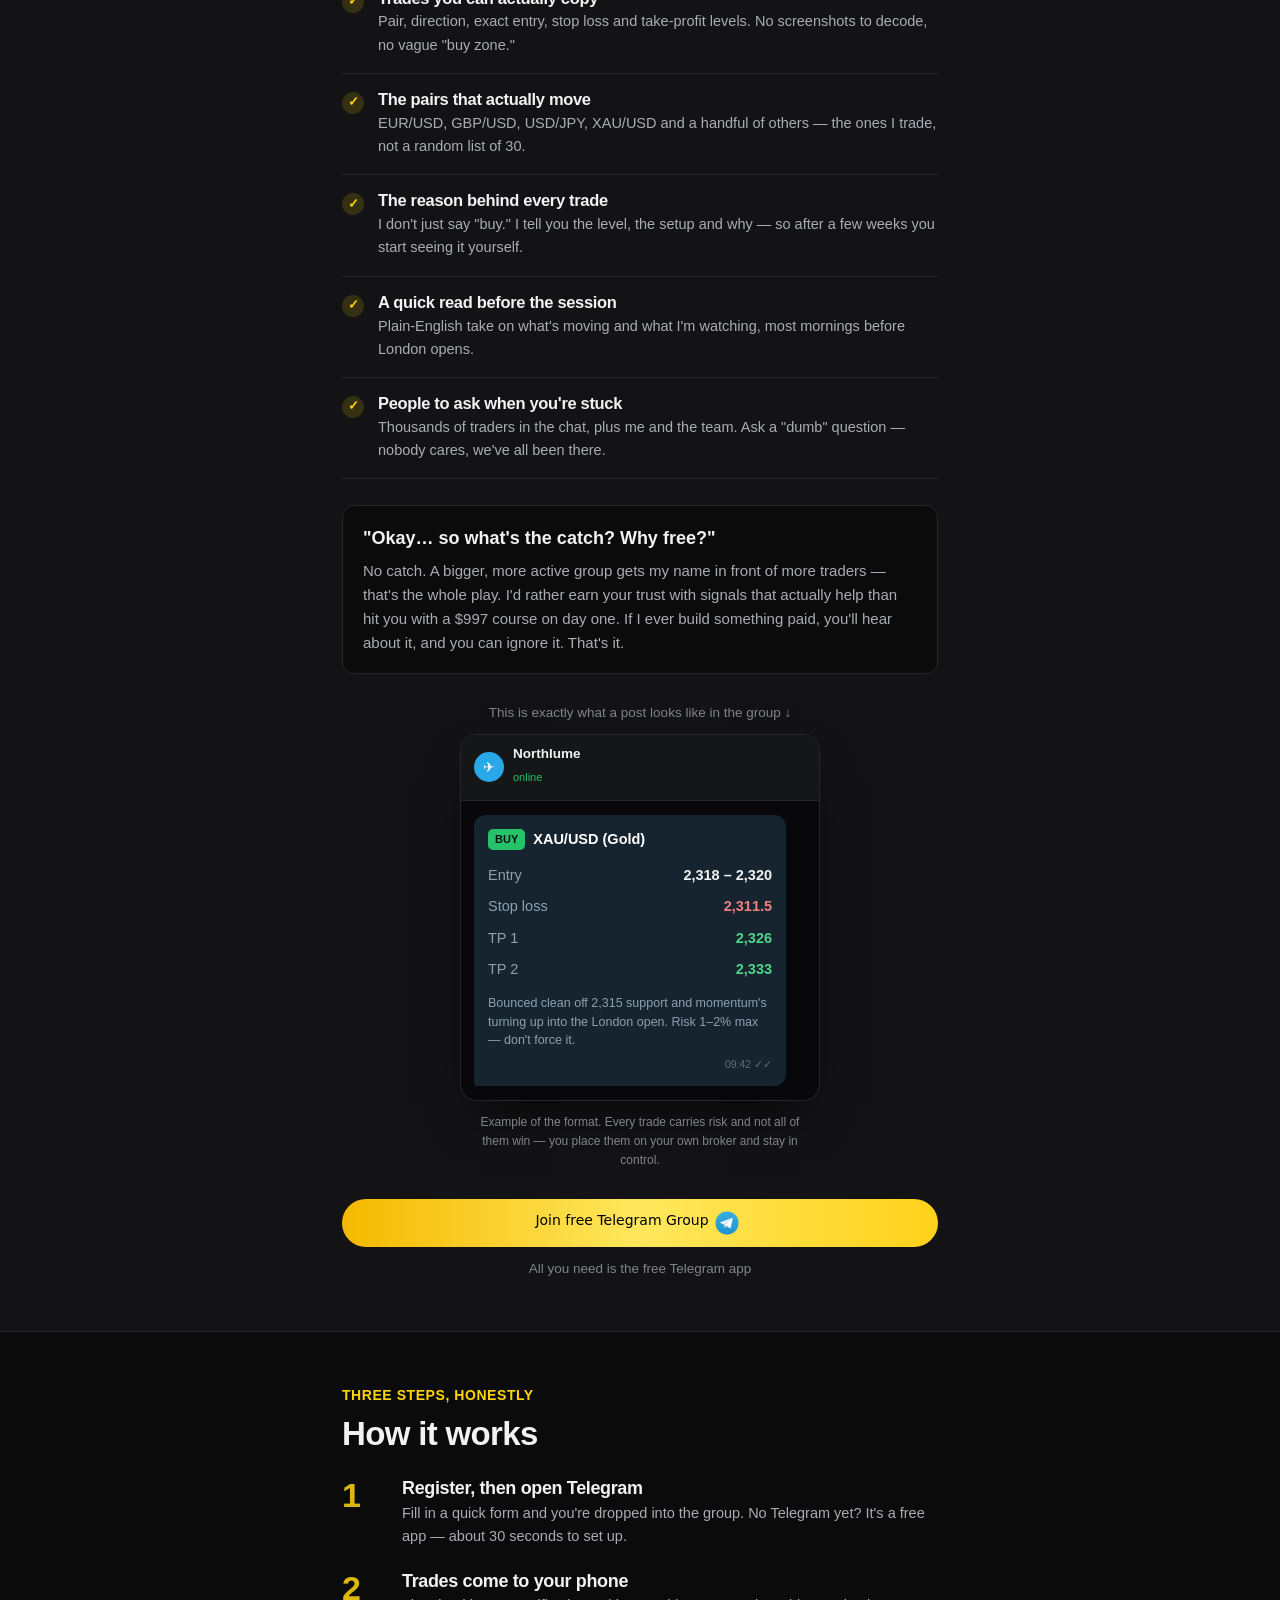
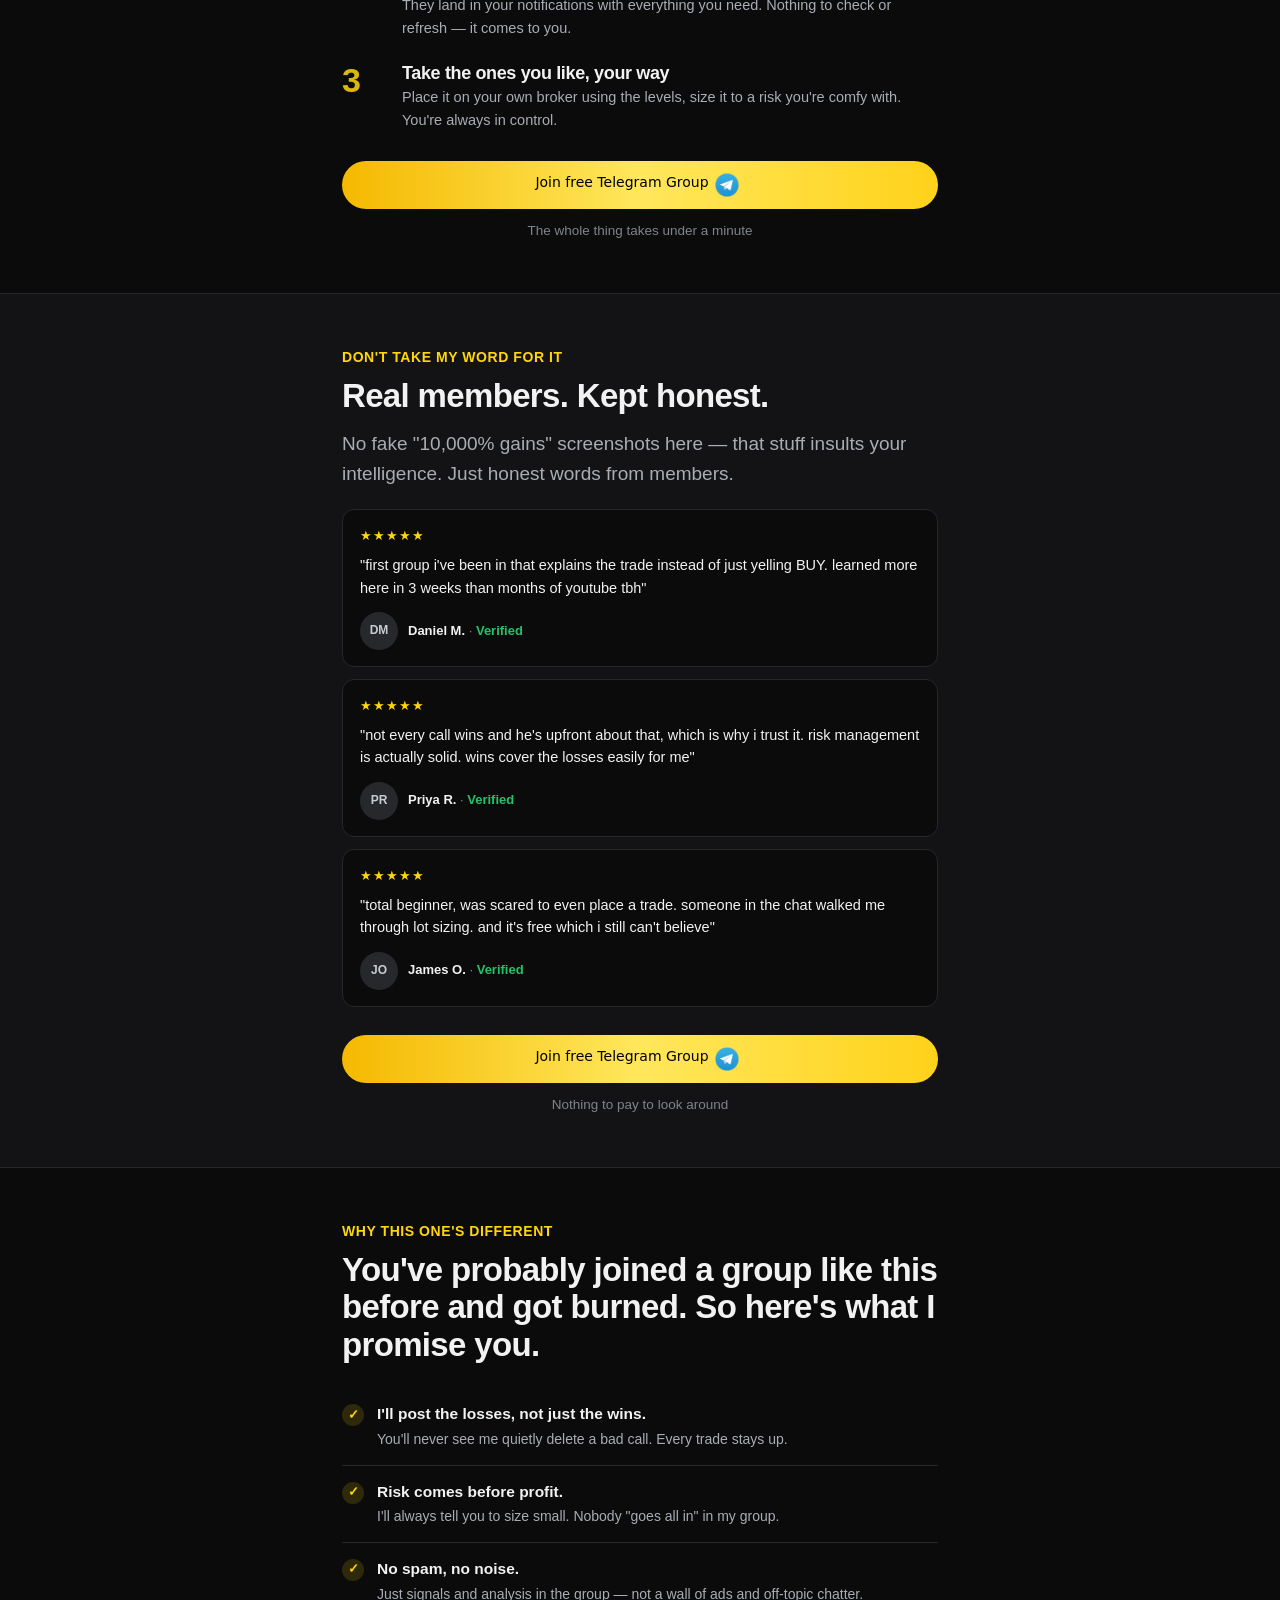
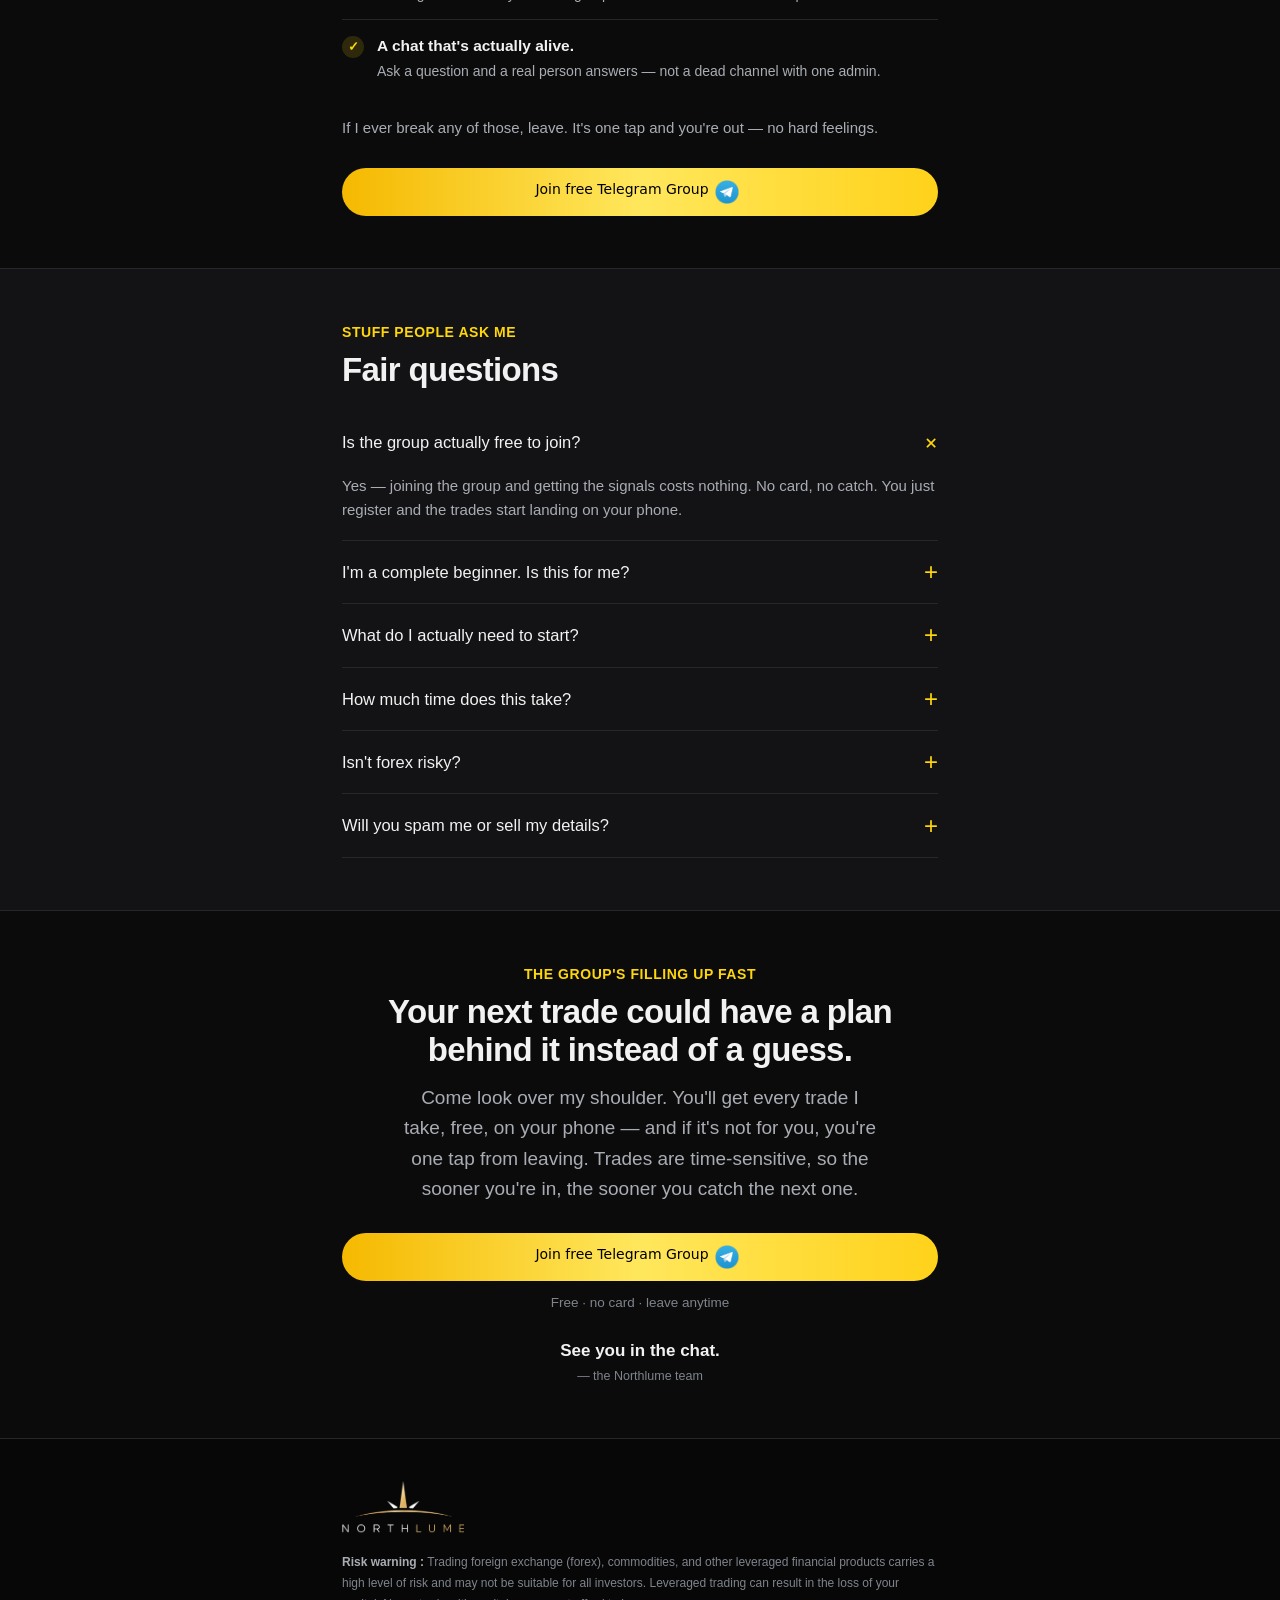
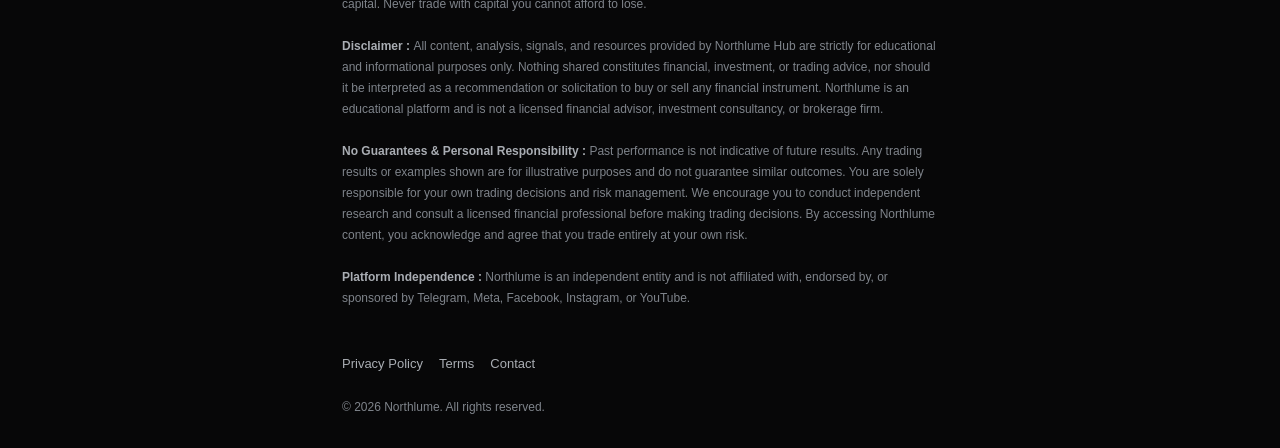
==== commit 2b6fae17: "update btn content" ====
--- a/index.html
+++ b/index.html
@@ -37,7 +37,7 @@
     <p class="oneliner">You don't pay a cent to join. No card, no catch — just register and start getting the trades.</p>
 
     <div class="cta">
-      <button type="button" class="btn" data-open-modal>Register Now</button>
+      <button type="button" class="btn" data-open-modal>Join free Telegram Group <img src="img/telegramicon.png" alt="Northlume logo" class="telegram"></button>
       <p class="subnote">Takes about 10 seconds</p>
     </div>
   </div>
@@ -62,7 +62,7 @@
     <p class="punch">You don't need another 4-hour course. You need someone who trades every day to just <span class="ul">tell you what they're doing</span> — in plain English, in real time.</p>
 
     <div class="cta">
-      <button type="button" class="btn" data-open-modal>Register Now</button>
+      <button type="button" class="btn" data-open-modal>Join free Telegram Group   <img src="img/telegramicon.png" alt="Northlume logo" class="telegram"></button>
       <p class="subnote">Free forever · no spam · leave whenever you want</p>
     </div>
   </div>
@@ -108,7 +108,9 @@
     <p class="sig-cap">Example of the format. Every trade carries risk and not all of them win — you place them on your own broker and stay in control.</p>
 
     <div class="cta">
-      <button type="button" class="btn" data-open-modal>Register Now</button>
+      <button type="button" class="btn" data-open-modal>
+        Join free Telegram Group   <img src="img/telegramicon.png" alt="Northlume logo" class="telegram">
+      </button>
       <p class="subnote">All you need is the free Telegram app</p>
     </div>
   </div>
@@ -127,7 +129,7 @@
     </div>
 
     <div class="cta">
-      <button type="button" class="btn" data-open-modal>Register Now</button>
+      <button type="button" class="btn" data-open-modal>Join free Telegram Group <img src="img/telegramicon.png" alt="Northlume logo" class="telegram"></button>
       <p class="subnote">The whole thing takes under a minute</p>
     </div>
   </div>
@@ -159,7 +161,7 @@
     </div>
 
     <div class="cta">
-      <button type="button" class="btn" data-open-modal>Register Now</button>
+      <button type="button" class="btn" data-open-modal>Join free Telegram Group <img src="img/telegramicon.png" alt="Northlume logo" class="telegram"></button>
       <p class="subnote">Nothing to pay to look around</p>
     </div>
   </div>
@@ -181,7 +183,7 @@
     <p class="foot-note">If I ever break any of those, leave. It's one tap and you're out — no hard feelings.</p>
 
     <div class="cta">
-      <button type="button" class="btn" data-open-modal>Register Now</button>
+      <button type="button" class="btn" data-open-modal>Join free Telegram Group   <img src="img/telegramicon.png" alt="Northlume logo" class="telegram"></button>
     </div>
   </div>
 </section>
@@ -229,7 +231,7 @@
     <p class="lead">Come look over my shoulder. You'll get every trade I take, free, on your phone — and if it's not for you, you're one tap from leaving. Trades are time-sensitive, so the sooner you're in, the sooner you catch the next one.</p>
 
     <div class="cta">
-      <button type="button" class="btn" data-open-modal>Register Now</button>
+      <button type="button" class="btn" data-open-modal>Join free Telegram Group   <img src="img/telegramicon.png" alt="Northlume logo" class="telegram"></button>
       <p class="subnote">Free · no card · leave anytime</p>
     </div>
 
@@ -272,7 +274,7 @@
 </footer>
 
 <div class="sticky">
-  <button type="button" class="btn" data-open-modal>Register Now</button>
+  <button type="button" class="btn" data-open-modal>Join free Telegram Group <img src="img/telegramicon.png" alt="Northlume logo" class="telegram"></button>
 </div>
 
 <!-- POPUP -->
@@ -306,7 +308,7 @@
   <div class="terms-labels">
     <div class="">
 
-      <input type="checkbox" name="terms" id="terms" required>
+      <input type="checkbox" name="terms" id="terms" required checked>
     </div>
     <div class="temrs_conten">
 
@@ -330,7 +332,7 @@
       <div class="check-big">✓</div>
       <h3>Thank you for registering!</h3>
       <p class="modal-sub">You're almost in. Tap the button below to join the Telegram group.</p>
-      <a class="btn" href="https://t.me/northlume" target="_blank" rel="noopener">Join the Telegram</a>
+      <a class="btn" href="https://t.me/northlume" target="_blank" rel="noopener">Join free Telegram Group   <img src="img/telegramicon.png" alt="Northlume logo" class="telegram"> </a>
     </div>
   </div>
 </div>
--- a/css/style.css
+++ b/css/style.css
@@ -55,7 +55,8 @@
 .btn:disabled{opacity:.6;cursor:wait} */
 
 .btn{
-  display:block;
+
+  display:flex;justify-content:center;
   width:100%;
   text-align:center;
   border:0;
@@ -191,7 +192,14 @@
 .form-err{color:var(--red);font-size:13px;text-align:center;margin-top:10px}
 #form-view .btn{margin-top:6px}
 #thanks-view{text-align:center}
-#thanks-view .btn{margin-top:4px}
+#thanks-view .btn{
+  margin-top:4px;
+align-items: center;
+    display: flex;
+    justify-content: center;
+
+
+}
 .check-big{width:64px;height:64px;margin:0 auto 16px;border-radius:50%;background:var(--yellow);color:#111;display:grid;place-items:center;font-size:32px;font-weight:900}
 .faqheading{
   font-size:16.5px;
@@ -247,4 +255,9 @@
 
 #reg-form input.invalid {
   border-color: #ff4d4f;
+}
+.telegram{
+     width: 36px;
+    height: 24px;
+  object-fit: contain;
 }
